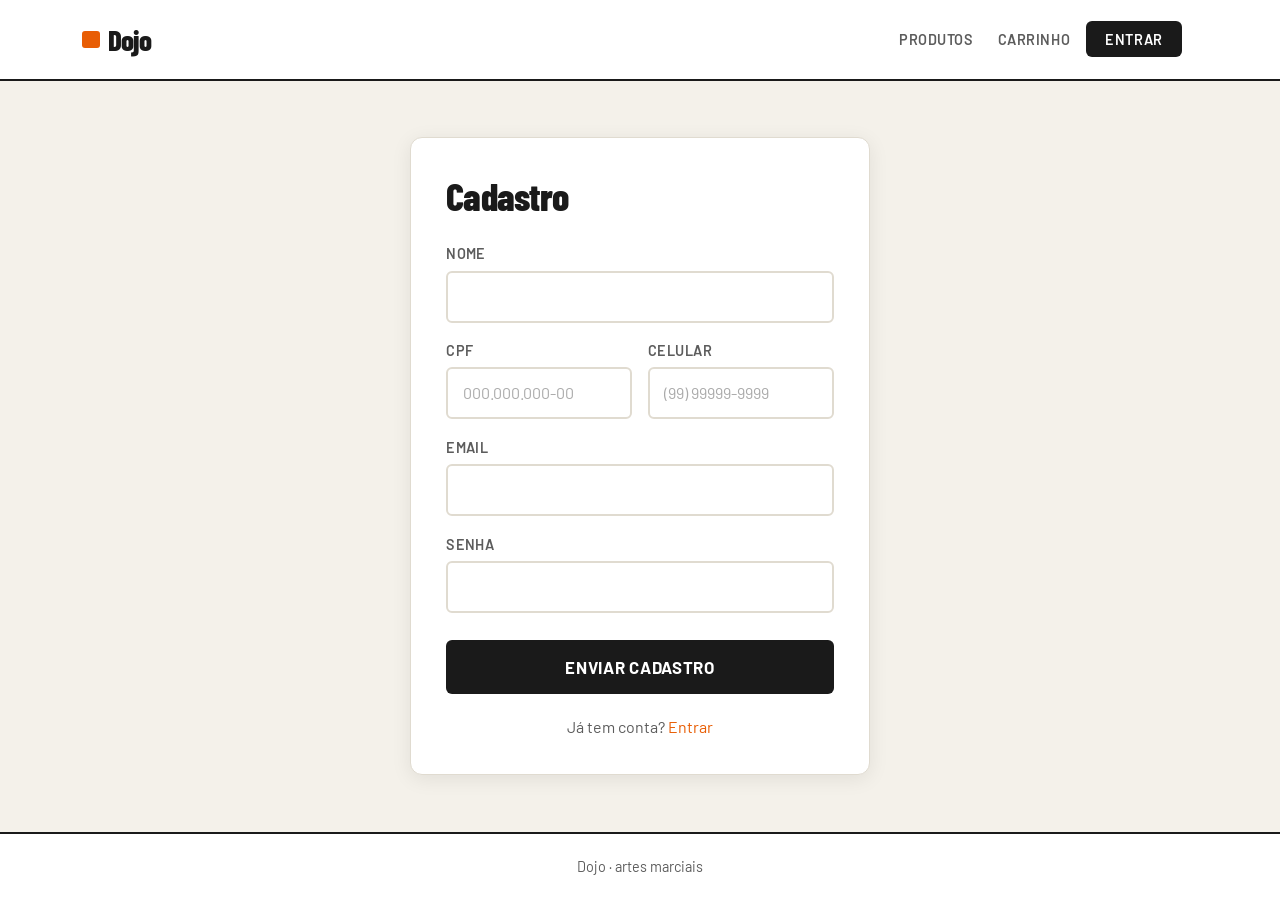
==== cadastro.html @ 34ed863a "Add files via upload" ====
<!DOCTYPE html>
<html lang="pt-br">
<head>
    <meta charset="UTF-8">
    <meta name="viewport" content="width=device-width, initial-scale=1.0">
    <title>Arena
         · Cadastro</title>
    <link href="https://cdn.jsdelivr.net/npm/bootstrap@5.3.3/dist/css/bootstrap.min.css" rel="stylesheet" integrity="sha384-QWTKZyjpPEjISv5WaRU9OFeRpok6YctnYmDr5pNlyT2bRjXh0JMhjY6hW+ALEwIH" crossorigin="anonymous">
    <link href="https://fonts.googleapis.com/css2?family=Barlow:wght@400;500;600&family=Barlow+Condensed:wght@700;800&display=swap" rel="stylesheet">
    <link href="style.css" rel="stylesheet">
</head>
<body>
    <header>
        <nav class="navbar navbar-expand-lg" data-bs-theme="dark">
            <div class="container">
                <a class="navbar-brand marca" href="index.html"><span class="marca-disco" aria-hidden="true"></span>Dojo</a>
                <button class="navbar-toggler" type="button" data-bs-toggle="collapse" data-bs-target="#navbarNav" aria-controls="navbarNav" aria-expanded="false" aria-label="Abrir menu">
                    <span class="navbar-toggler-icon"></span>
                </button>
                <div class="collapse navbar-collapse justify-content-end" id="navbarNav">
                    <ul class="navbar-nav align-items-lg-center gap-lg-2">
                        <li class="nav-item"><a class="nav-link" href="index.html">Produtos</a></li>
                        <li class="nav-item"><a class="nav-link" href="carrinho.html">Carrinho</a></li>
                        <li class="nav-item" id="nav-login"><a class="nav-link nav-entrar" href="login.html">Entrar</a></li>
                    </ul>
                    <div class="dropdown ms-lg-3 my-2 my-lg-0">
                        <button id="user-info" class="btn btn-vidro dropdown-toggle" type="button" data-bs-toggle="dropdown" aria-expanded="false" style="display: none">
                            Opções
                        </button>
                        <ul class="dropdown-menu dropdown-menu-end">
                            <li><a class="dropdown-item" href="cadastro.html">Perfil</a></li>
                            <li><hr class="dropdown-divider"></li>
                            <li><a class="dropdown-item" href="#" onclick="logout()">Sair</a></li>
                        </ul>
                    </div>
                </div>
            </div>
        </nav>
    </header>
    <main>
        <form id="form_cadastro" class="vidro">
            <h1>Cadastro</h1>
            <div class="campo">
                <label for="nome">Nome</label>
                <input type="text" id="nome" required class="input_texto" autocomplete="name">
            </div>
            <div class="linha">
                <div class="campo">
                    <label for="cpf">CPF</label>
                    <input type="text" id="cpf" placeholder="000.000.000-00" required class="input_texto">
                </div>
                <div class="campo">
                    <label for="celular">Celular</label>
                    <input type="tel" id="celular" placeholder="(99) 99999-9999" required class="input_texto" autocomplete="tel">
                </div>
            </div>
            <div class="campo">
                <label for="email">Email</label>
                <input type="email" id="email" required class="input_texto" autocomplete="email">
            </div>
            <div class="campo">
                <label for="senha">Senha</label>
                <input type="password" id="senha" required class="input_texto" autocomplete="new-password">
            </div>
            <!-- CEP, Rua, Número, Bairro, Cidade, Estado(UF), Senha -->
            <!--
            <label for="cep">CEP:</label>
            <input type="text" id="cep" placeholder="00000-000" onblur="pesquisarCEP(this.value)" required class="input_texto">
            <p id="resposta"></p>

            <label for="rua">Rua:</label>
            <input type="text" id="rua" required class="input_texto">
            <label for="numero">Número:</label>
            <input type="number" id="numero" required class="input_texto">
            <label for="bairro">Bairro:</label>
            <input type="text" id="bairro" required class="input_texto">
            <label for="cidade">Cidade:</label>
            <input type="text" id="cidade" required class="input_texto">
            <label for="estado">Estado:</label>
            <input type="text" id="estado" required class="input_texto">
            -->
            <input type="submit" id="btn_enviar" value="Enviar cadastro" class="btn_enviar">
            <p class="troca">Já tem conta? <a href="login.html">Entrar</a></p>
        </form>
        <!-- ALERTA TOAST -->
        <div class="position-fixed" style="top: 50%; left: 50%; transform: translate(-50%, -50%); z-index: 1050;">
            <div id="liveToast" class="toast align-items-center text-white bg-success border-0" role="alert" aria-live="assertive" aria-atomic="true" data-bs-delay="5000">
                <div class="d-flex">
                    <div class="toast-body" id="toast-message">Mensagem</div>
                    <button type="button" class="btn-close btn-close-white me-2 m-auto" data-bs-dismiss="toast" aria-label="Fechar"></button>
                </div>
            </div>
        </div>
        <!-- FIM ALERTA TOAST -->
    </main>
    <footer>Dojo · artes marciais</footer>
    <script>
        function pegarDados(){
            const dados = {
                nome: document.getElementById("nome").value,
                cpf: document.getElementById("cpf").value,
                celular: document.getElementById("celular").value,
                email: document.getElementById("email").value,
                senha: document.getElementById("senha").value
            }
            return dados
        }

        const form_cadastro = document.getElementById("form_cadastro")
        const btn_enviar = document.getElementById("btn_enviar")
        form_cadastro.addEventListener("submit", async (event)=>{
            event.preventDefault()
            btn_enviar.disabled = true
            btn_enviar.value = "Enviando cadastro..."
            const dados = pegarDados()
            //alert(JSON.stringify(dados))
            try {
                const resposta = await fetch("http://localhost:3000/cliente", {
                    method: "POST", headers: { "Content-Type": "application/json" },
                    body: JSON.stringify(dados)
                })
                if (!resposta.ok) {throw new Error("Erro na API")}
                mostrarToast("✅ Cadastro enviado com sucesso!", "bg-success");
                form_cadastro.reset()
            } catch(error) {
                mostrarToast("❌ Falha ao enviar. " + error, "bg-danger");
            } finally {
                btn_enviar.value = "Enviar Cadastro"
                btn_enviar.disabled = false
            }
        })
    </script>

    <script src="./pages.js"></script>

    <script src="https://cdn.jsdelivr.net/npm/bootstrap@5.3.3/dist/js/bootstrap.bundle.min.js" integrity="sha384-YvpcrYf0tY3lHB60NNkmXc5s9fDVZLESaAA55NDzOxhy9GkcIdslK1eN7N6jIeHz" crossorigin="anonymous"></script>
</body>
</html>
---- style.css ----
:root {
  --fundo: #f4f1ea;
  --superficie: #ffffff;
  --texto: #1a1a1a;
  --texto-suave: #5c5c5c;
  --destaque: #e85d04;
  --destaque-escuro: #c44d03;
  --borda: #e0dbd0;
  --sombra: 0 4px 20px rgba(0, 0, 0, 0.08);
}

* {
  box-sizing: border-box;
}

body {
  min-height: 100vh;
  display: flex;
  flex-direction: column;
  margin: 0;
  font-family: "Barlow", system-ui, sans-serif;
  color: var(--texto);
  background-color: var(--fundo);
}

h1, h2, .marca {
  font-family: "Barlow Condensed", "Arial Narrow", sans-serif;
  font-weight: 800;
  letter-spacing: -0.02em;
}

a {
  color: var(--destaque);
  text-decoration: none;
}
a:hover {
  color: var(--destaque-escuro);
}

/* Cards e containers */
.vidro, .card, .dropdown-menu, .toast {
  background: var(--superficie);
  border: 1px solid var(--borda);
  border-radius: 12px;
  box-shadow: var(--sombra);
}

/* Navbar */
.navbar {
  position: sticky;
  top: 0;
  z-index: 1000;
  padding: 0.8rem 0;
  background: var(--superficie);
  border-bottom: 2px solid var(--texto);
}

.marca {
  font-size: 1.8rem;
  display: inline-flex;
  align-items: center;
  gap: 0.5rem;
  color: var(--texto) !important;
}

.marca-disco {
  width: 1.1rem;
  height: 1.1rem;
  border-radius: 3px;
  background: var(--destaque);
}

.navbar .nav-link {
  color: var(--texto-suave);
  font-weight: 600;
  text-transform: uppercase;
  font-size: 0.9rem;
  letter-spacing: 0.04em;
}
.navbar .nav-link:hover,
.navbar .nav-link:focus-visible {
  color: var(--texto);
}

.nav-entrar {
  padding: 0.45rem 1.2rem !important;
  border-radius: 6px;
  color: #fff !important;
  background: var(--texto);
  border: none;
}
.nav-entrar:hover {
  background: var(--destaque);
}

.btn-vidro {
  color: var(--texto);
  background: transparent;
  border: 2px solid var(--texto);
  border-radius: 6px;
  padding: 0.4rem 1.1rem;
  font-weight: 600;
}
.btn-vidro:hover,
.btn-vidro.show {
  color: #fff;
  background: var(--texto);
}

.dropdown-menu {
  --bs-dropdown-link-hover-bg: #f4f1ea;
  --bs-dropdown-link-color: var(--texto);
  --bs-dropdown-divider-bg: var(--borda);
  padding: 0.4rem;
  border: 2px solid var(--texto);
  box-shadow: var(--sombra);
}
.dropdown-item {
  border-radius: 6px;
  font-weight: 500;
}
.dropdown-item:hover {
  background: #f4f1ea;
}

/* Conteúdo */
main {
  flex: 1;
  display: flex;
  justify-content: center;
  align-items: center;
  padding: 3rem 1.25rem;
}

.hero {
  width: 100%;
  max-width: 1100px;
}

.hero h1 {
  font-size: clamp(2.6rem, 7vw, 5.2rem);
  line-height: 0.95;
  max-width: 14ch;
  margin-bottom: 1rem;
  color: var(--texto);
}

.hero > p {
  font-size: 1.15rem;
  color: var(--texto-suave);
  max-width: 48ch;
  margin-bottom: 2rem;
}

.vazio {
  padding: 2rem;
  max-width: 36rem;
  border: 2px dashed var(--borda);
  background: transparent;
  box-shadow: none;
}
.vazio h2 {
  font-size: 1.6rem;
  margin-bottom: 0.3rem;
}
.vazio p {
  margin: 0;
  color: var(--texto-suave);
}

/* Vitrine de produtos */
.grid-produtos {
  display: grid;
  grid-template-columns: repeat(auto-fill, minmax(240px, 1fr));
  gap: 24px;
  width: 100%;
  max-width: 1200px;
}

.card {
  padding: 1.2rem;
  display: flex;
  flex-direction: column;
  justify-content: space-between;
  transition: transform 0.2s, box-shadow 0.2s;
}
.card:hover {
  transform: translateY(-4px);
  box-shadow: 0 12px 28px rgba(0, 0, 0, 0.12);
}

.card img {
  width: 100%;
  height: 160px;
  object-fit: contain;
  border-radius: 8px;
  margin-bottom: 12px;
  background: #f8f6f1;
}

.nome-produto {
  font-family: "Barlow Condensed", sans-serif;
  font-size: 1.35rem;
  font-weight: 700;
  margin-bottom: 6px;
}

.info {
  display: flex;
  justify-content: space-between;
  align-items: flex-start;
  margin-bottom: 12px;
}

.descricao {
  font-size: 0.9rem;
  color: var(--texto-suave);
  flex: 1;
}

.preco {
  font-size: 1.25rem;
  font-weight: 700;
  color: var(--destaque);
  margin-left: 10px;
}

/* Formulários */
form {
  width: 100%;
  max-width: 460px;
  padding: 2.2rem;
  border: 2px solid var(--texto);
}

form h1 {
  font-size: 2.4rem;
  margin-bottom: 1.5rem;
}

.campo {
  margin-bottom: 1.1rem;
}

.linha {
  display: grid;
  grid-template-columns: 1fr 1fr;
  gap: 0 1rem;
}

label {
  display: block;
  font-weight: 600;
  margin-bottom: 0.35rem;
  font-size: 0.9rem;
  text-transform: uppercase;
  letter-spacing: 0.03em;
  color: var(--texto-suave);
}

.input_texto,
select {
  width: 100%;
  padding: 0.75rem 0.9rem;
  font-size: 1rem;
  color: var(--texto);
  background: #fff;
  border: 2px solid var(--borda);
  border-radius: 6px;
  transition: border-color 0.2s;
}

.input_texto::placeholder {
  color: #aaa;
}

.input_texto:focus,
select:focus {
  outline: none;
  border-color: var(--destaque);
}

.input_texto[readonly],
select:disabled {
  background: #f0ede6;
  color: #888;
  cursor: not-allowed;
}

.btn_enviar {
  width: 100%;
  margin-top: 0.6rem;
  padding: 0.9rem;
  border: none;
  border-radius: 6px;
  background: var(--texto);
  color: #fff;
  font-size: 1.05rem;
  font-weight: 700;
  text-transform: uppercase;
  letter-spacing: 0.04em;
  cursor: pointer;
  transition: background 0.2s, transform 0.15s;
}

.btn_enviar:hover {
  background: var(--destaque);
  transform: translateY(-1px);
}

.btn_enviar:disabled {
  opacity: 0.55;
  cursor: wait;
  transform: none;
}

.troca {
  text-align: center;
  margin: 1.3rem 0 0;
  color: var(--texto-suave);
}

/* Toast */
.toast {
  overflow: hidden;
  border: none;
}
.toast.bg-success {
  background-color: #1a1a1a !important;
}
.toast.bg-danger {
  background-color: #c0392b !important;
}

/* Footer */
footer {
  padding: 1.4rem;
  text-align: center;
  font-size: 0.9rem;
  color: var(--texto-suave);
  border-top: 2px solid var(--texto);
  background: var(--superficie);
}

:focus-visible {
  outline: 2px solid var(--destaque);
  outline-offset: 2px;
}

@media (max-width: 575px) {
  form {
    padding: 1.6rem 1.2rem;
  }
  .linha {
    grid-template-columns: 1fr;
  }
}

@media (prefers-reduced-motion: reduce) {
  * {
    transition: none !important;
  }
}
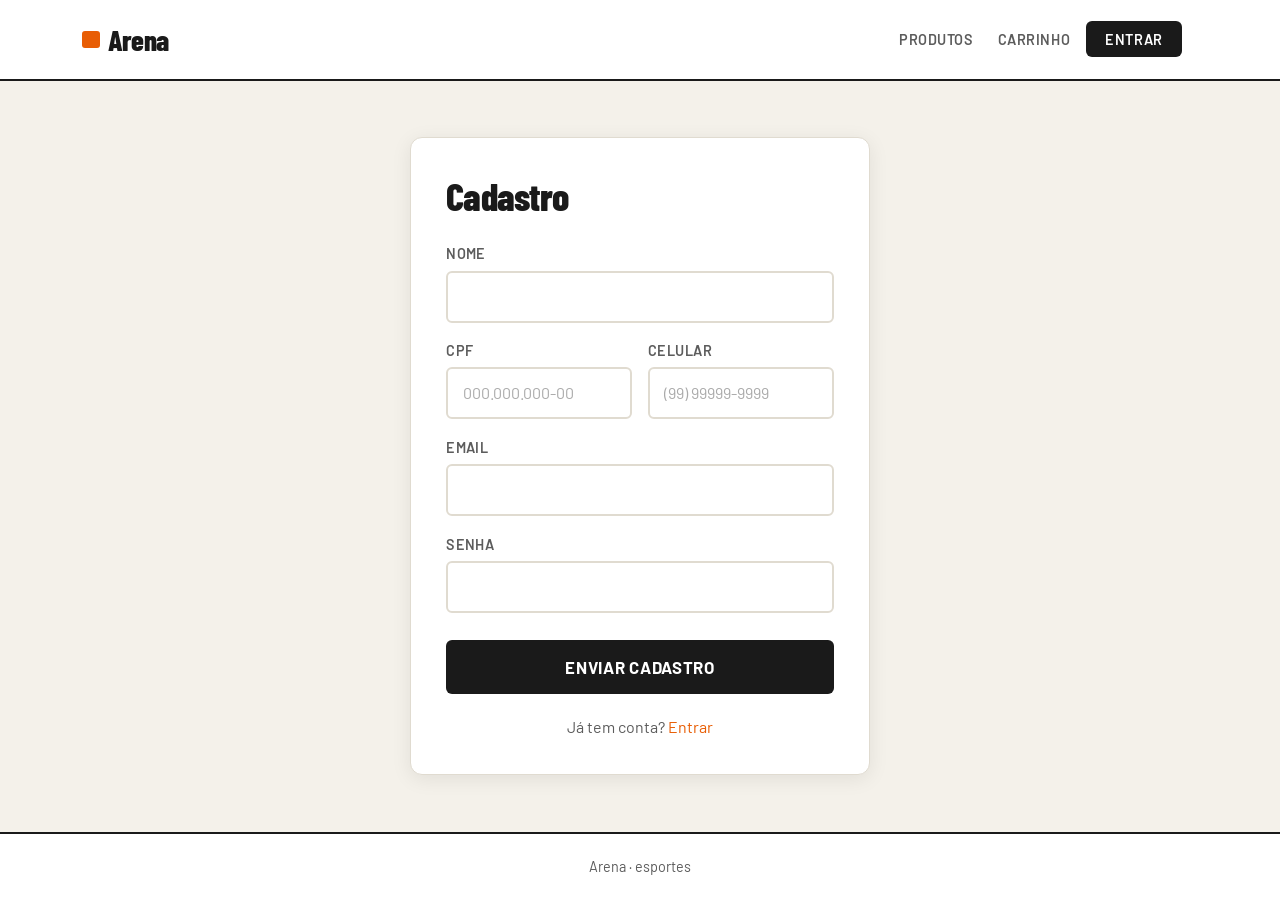
==== commit 4159ef27: "Update cadastro.html" ====
--- a/cadastro.html
+++ b/cadastro.html
@@ -3,8 +3,7 @@
 <head>
     <meta charset="UTF-8">
     <meta name="viewport" content="width=device-width, initial-scale=1.0">
-    <title>Arena
-         · Cadastro</title>
+    <title>Arena · Cadastro</title>
     <link href="https://cdn.jsdelivr.net/npm/bootstrap@5.3.3/dist/css/bootstrap.min.css" rel="stylesheet" integrity="sha384-QWTKZyjpPEjISv5WaRU9OFeRpok6YctnYmDr5pNlyT2bRjXh0JMhjY6hW+ALEwIH" crossorigin="anonymous">
     <link href="https://fonts.googleapis.com/css2?family=Barlow:wght@400;500;600&family=Barlow+Condensed:wght@700;800&display=swap" rel="stylesheet">
     <link href="style.css" rel="stylesheet">
@@ -13,7 +12,7 @@
     <header>
         <nav class="navbar navbar-expand-lg" data-bs-theme="dark">
             <div class="container">
-                <a class="navbar-brand marca" href="index.html"><span class="marca-disco" aria-hidden="true"></span>Dojo</a>
+                <a class="navbar-brand marca" href="index.html"><span class="marca-disco" aria-hidden="true"></span>Arena</a>
                 <button class="navbar-toggler" type="button" data-bs-toggle="collapse" data-bs-target="#navbarNav" aria-controls="navbarNav" aria-expanded="false" aria-label="Abrir menu">
                     <span class="navbar-toggler-icon"></span>
                 </button>
@@ -46,6 +45,7 @@
             </div>
             <div class="linha">
                 <div class="campo">
+
                     <label for="cpf">CPF</label>
                     <input type="text" id="cpf" placeholder="000.000.000-00" required class="input_texto">
                 </div>
@@ -93,7 +93,7 @@
         </div>
         <!-- FIM ALERTA TOAST -->
     </main>
-    <footer>Dojo · artes marciais</footer>
+   <footer>Arena · esportes</footer>
     <script>
         function pegarDados(){
             const dados = {
